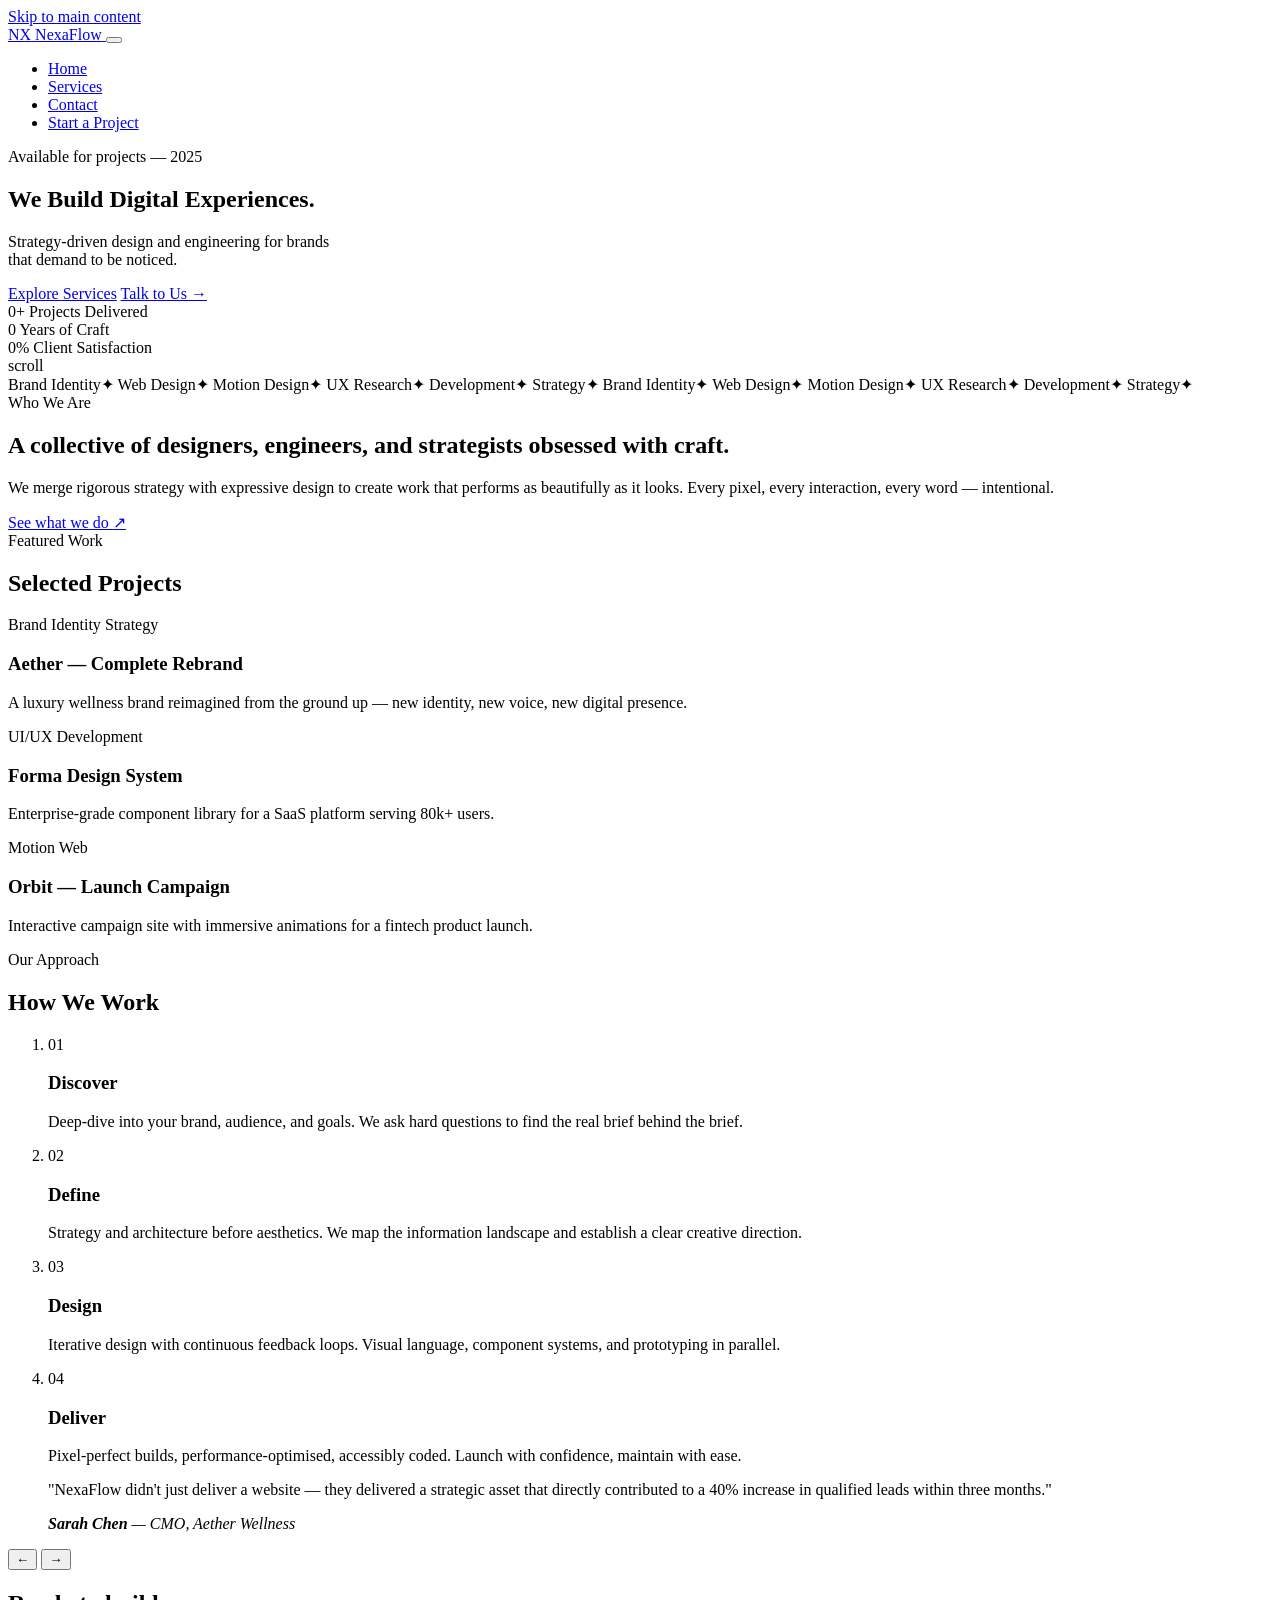
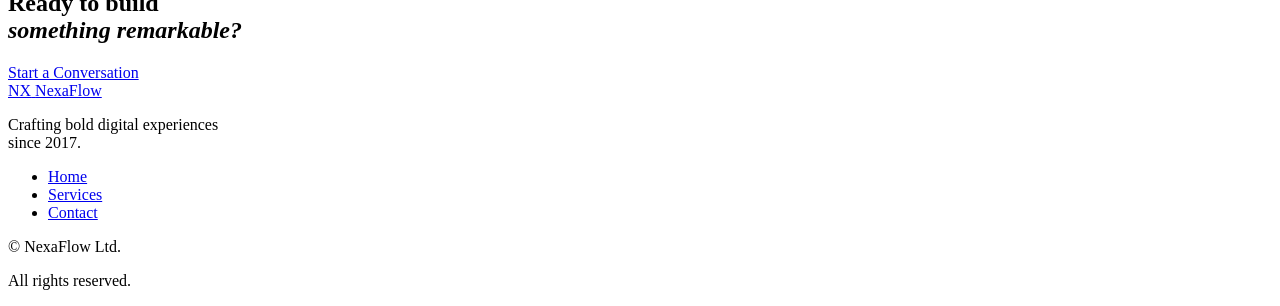
==== index.html @ 6fecbb99 "Add files via upload" ====
<!DOCTYPE html>
<html lang="en">
<head>
  <meta charset="UTF-8" />
  <meta name="viewport" content="width=device-width, initial-scale=1.0" />
  <meta name="description" content="NexaFlow — A digital agency crafting bold, purposeful experiences." />
  <title>NexaFlow — Digital Agency</title>
  <link rel="stylesheet" href="css/global.css" />
  <link rel="stylesheet" href="css/home.css" />
  <link rel="preconnect" href="https://fonts.googleapis.com">
  <link rel="preconnect" href="https://fonts.gstatic.com" crossorigin>
  <link href="https://fonts.googleapis.com/css2?family=Bebas+Neue&family=DM+Serif+Display:ital@0;1&family=IBM+Plex+Mono:wght@400;500&family=Manrope:wght@300;400;500;600&display=swap" rel="stylesheet">
</head>
<body>

  <!-- Skip to content for accessibility -->
  <a href="#main-content" class="skip-link">Skip to main content</a>

  <!-- ===== NAVIGATION ===== -->
  <header class="site-header" id="site-header">
    <nav class="nav container" aria-label="Main navigation">
      <a href="index.html" class="nav__logo" aria-label="NexaFlow home">
        <span class="logo-mark">NX</span>
        <span class="logo-text">NexaFlow</span>
      </a>

      <button class="nav__toggle" id="navToggle" aria-expanded="false" aria-controls="navMenu" aria-label="Toggle navigation menu">
        <span class="hamburger"></span>
        <span class="hamburger"></span>
        <span class="hamburger"></span>
      </button>

      <ul class="nav__menu" id="navMenu" role="list">
        <li><a href="index.html" class="nav__link active" aria-current="page">Home</a></li>
        <li><a href="services.html" class="nav__link">Services</a></li>
        <li><a href="contact.html" class="nav__link">Contact</a></li>
        <li>
          <a href="contact.html" class="nav__cta btn btn--outline">Start a Project</a>
        </li>
      </ul>
    </nav>
  </header>

  <!-- ===== HERO ===== -->
  <main id="main-content">
    <section class="hero" aria-labelledby="hero-heading">
      <div class="hero__bg-grid" aria-hidden="true"></div>
      <div class="hero__noise" aria-hidden="true"></div>

      <div class="container hero__inner">
        <div class="hero__label mono" aria-hidden="true">
          <span class="dot pulse"></span> Available for projects — 2025
        </div>

        <h1 class="hero__heading" id="hero-heading">
          <span class="hero__line reveal-up" style="--delay:0.1s">We Build</span>
          <span class="hero__line reveal-up italic" style="--delay:0.25s">Digital</span>
          <span class="hero__line reveal-up" style="--delay:0.4s">Experiences.</span>
        </h1>

        <p class="hero__sub reveal-up" style="--delay:0.55s">
          Strategy-driven design and engineering for brands<br class="hide-sm"> that demand to be noticed.
        </p>

        <div class="hero__actions reveal-up" style="--delay:0.7s">
          <a href="services.html" class="btn btn--primary">Explore Services</a>
          <a href="contact.html" class="btn btn--ghost">Talk to Us <span aria-hidden="true">→</span></a>
        </div>

        <div class="hero__stats reveal-up" style="--delay:0.85s" aria-label="Agency statistics">
          <div class="stat">
            <span class="stat__num" data-target="120">0</span><span class="stat__suf">+</span>
            <span class="stat__label">Projects Delivered</span>
          </div>
          <div class="stat__divider" aria-hidden="true"></div>
          <div class="stat">
            <span class="stat__num" data-target="8">0</span>
            <span class="stat__label">Years of Craft</span>
          </div>
          <div class="stat__divider" aria-hidden="true"></div>
          <div class="stat">
            <span class="stat__num" data-target="98">0</span><span class="stat__suf">%</span>
            <span class="stat__label">Client Satisfaction</span>
          </div>
        </div>
      </div>

      <div class="hero__scroll-hint" aria-hidden="true">
        <span class="mono">scroll</span>
        <div class="scroll-line"></div>
      </div>
    </section>

    <!-- ===== MARQUEE ===== -->
    <div class="marquee-wrap" aria-hidden="true">
      <div class="marquee">
        <span>Brand Identity</span><span class="sep">✦</span>
        <span>Web Design</span><span class="sep">✦</span>
        <span>Motion Design</span><span class="sep">✦</span>
        <span>UX Research</span><span class="sep">✦</span>
        <span>Development</span><span class="sep">✦</span>
        <span>Strategy</span><span class="sep">✦</span>
        <span>Brand Identity</span><span class="sep">✦</span>
        <span>Web Design</span><span class="sep">✦</span>
        <span>Motion Design</span><span class="sep">✦</span>
        <span>UX Research</span><span class="sep">✦</span>
        <span>Development</span><span class="sep">✦</span>
        <span>Strategy</span><span class="sep">✦</span>
      </div>
    </div>

    <!-- ===== ABOUT STRIP ===== -->
    <section class="about-strip section" aria-labelledby="about-heading">
      <div class="container about-strip__inner">
        <div class="about-strip__tag mono">Who We Are</div>
        <div class="about-strip__content">
          <h2 class="about-strip__heading" id="about-heading">
            A collective of designers, engineers, and strategists obsessed with craft.
          </h2>
          <div class="about-strip__body">
            <p>We merge rigorous strategy with expressive design to create work that performs as beautifully as it looks. Every pixel, every interaction, every word — intentional.</p>
            <a href="services.html" class="link-arrow">See what we do <span aria-hidden="true">↗</span></a>
          </div>
        </div>
      </div>
    </section>

    <!-- ===== FEATURED WORK ===== -->
    <section class="work section" aria-labelledby="work-heading">
      <div class="container">
        <div class="section-header">
          <div class="mono section-tag">Featured Work</div>
          <h2 id="work-heading">Selected Projects</h2>
        </div>

        <div class="work__grid">
          <article class="work-card work-card--large" tabindex="0" aria-label="Aether Rebrand project">
            <div class="work-card__img work-card__img--1" aria-hidden="true">
              <div class="work-card__overlay"></div>
              <div class="work-card__accent" aria-hidden="true"></div>
            </div>
            <div class="work-card__body">
              <div class="work-card__tags">
                <span class="tag">Brand Identity</span>
                <span class="tag">Strategy</span>
              </div>
              <h3 class="work-card__title">Aether — Complete Rebrand</h3>
              <p class="work-card__desc">A luxury wellness brand reimagined from the ground up — new identity, new voice, new digital presence.</p>
            </div>
          </article>

          <article class="work-card" tabindex="0" aria-label="Forma Design System project">
            <div class="work-card__img work-card__img--2" aria-hidden="true">
              <div class="work-card__overlay"></div>
            </div>
            <div class="work-card__body">
              <div class="work-card__tags">
                <span class="tag">UI/UX</span>
                <span class="tag">Development</span>
              </div>
              <h3 class="work-card__title">Forma Design System</h3>
              <p class="work-card__desc">Enterprise-grade component library for a SaaS platform serving 80k+ users.</p>
            </div>
          </article>

          <article class="work-card" tabindex="0" aria-label="Orbit Campaign project">
            <div class="work-card__img work-card__img--3" aria-hidden="true">
              <div class="work-card__overlay"></div>
            </div>
            <div class="work-card__body">
              <div class="work-card__tags">
                <span class="tag">Motion</span>
                <span class="tag">Web</span>
              </div>
              <h3 class="work-card__title">Orbit — Launch Campaign</h3>
              <p class="work-card__desc">Interactive campaign site with immersive animations for a fintech product launch.</p>
            </div>
          </article>
        </div>
      </div>
    </section>

    <!-- ===== PROCESS ===== -->
    <section class="process section" aria-labelledby="process-heading">
      <div class="container">
        <div class="section-header">
          <div class="mono section-tag">Our Approach</div>
          <h2 id="process-heading">How We Work</h2>
        </div>
        <ol class="process__steps" role="list">
          <li class="process-step">
            <div class="process-step__num mono" aria-hidden="true">01</div>
            <h3 class="process-step__title">Discover</h3>
            <p>Deep-dive into your brand, audience, and goals. We ask hard questions to find the real brief behind the brief.</p>
          </li>
          <li class="process-step">
            <div class="process-step__num mono" aria-hidden="true">02</div>
            <h3 class="process-step__title">Define</h3>
            <p>Strategy and architecture before aesthetics. We map the information landscape and establish a clear creative direction.</p>
          </li>
          <li class="process-step">
            <div class="process-step__num mono" aria-hidden="true">03</div>
            <h3 class="process-step__title">Design</h3>
            <p>Iterative design with continuous feedback loops. Visual language, component systems, and prototyping in parallel.</p>
          </li>
          <li class="process-step">
            <div class="process-step__num mono" aria-hidden="true">04</div>
            <h3 class="process-step__title">Deliver</h3>
            <p>Pixel-perfect builds, performance-optimised, accessibly coded. Launch with confidence, maintain with ease.</p>
          </li>
        </ol>
      </div>
    </section>

    <!-- ===== TESTIMONIAL ===== -->
    <section class="testimonial section" aria-labelledby="testimonial-heading">
      <div class="container testimonial__inner">
        <blockquote class="testimonial__quote" id="testimonialQuote">
          <p>"NexaFlow didn't just deliver a website — they delivered a strategic asset that directly contributed to a 40% increase in qualified leads within three months."</p>
          <footer>
            <cite>
              <strong>Sarah Chen</strong>
              <span class="mono">— CMO, Aether Wellness</span>
            </cite>
          </footer>
        </blockquote>
        <div class="testimonial__controls" role="group" aria-label="Testimonial navigation">
          <button class="t-btn" id="tPrev" aria-label="Previous testimonial">←</button>
          <button class="t-btn" id="tNext" aria-label="Next testimonial">→</button>
        </div>
      </div>
    </section>

    <!-- ===== CTA ===== -->
    <section class="cta-band section" aria-labelledby="cta-heading">
      <div class="container cta-band__inner">
        <h2 class="cta-band__heading" id="cta-heading">
          Ready to build<br><em>something remarkable?</em>
        </h2>
        <a href="contact.html" class="btn btn--primary btn--lg">Start a Conversation</a>
      </div>
    </section>
  </main>

  <!-- ===== FOOTER ===== -->
  <footer class="site-footer" role="contentinfo">
    <div class="container footer__inner">
      <div class="footer__brand">
        <a href="index.html" class="nav__logo" aria-label="NexaFlow home">
          <span class="logo-mark">NX</span>
          <span class="logo-text">NexaFlow</span>
        </a>
        <p>Crafting bold digital experiences<br>since 2017.</p>
      </div>
      <nav class="footer__nav" aria-label="Footer navigation">
        <ul role="list">
          <li><a href="index.html">Home</a></li>
          <li><a href="services.html">Services</a></li>
          <li><a href="contact.html">Contact</a></li>
        </ul>
      </nav>
      <div class="footer__meta mono">
        <p>© <span id="footerYear"></span> NexaFlow Ltd.</p>
        <p>All rights reserved.</p>
      </div>
    </div>
  </footer>

  <script type="module" src="js/nav.js"></script>
  <script type="module" src="js/home.js"></script>
  <script type="module" src="js/utils.js"></script>
</body>
</html>
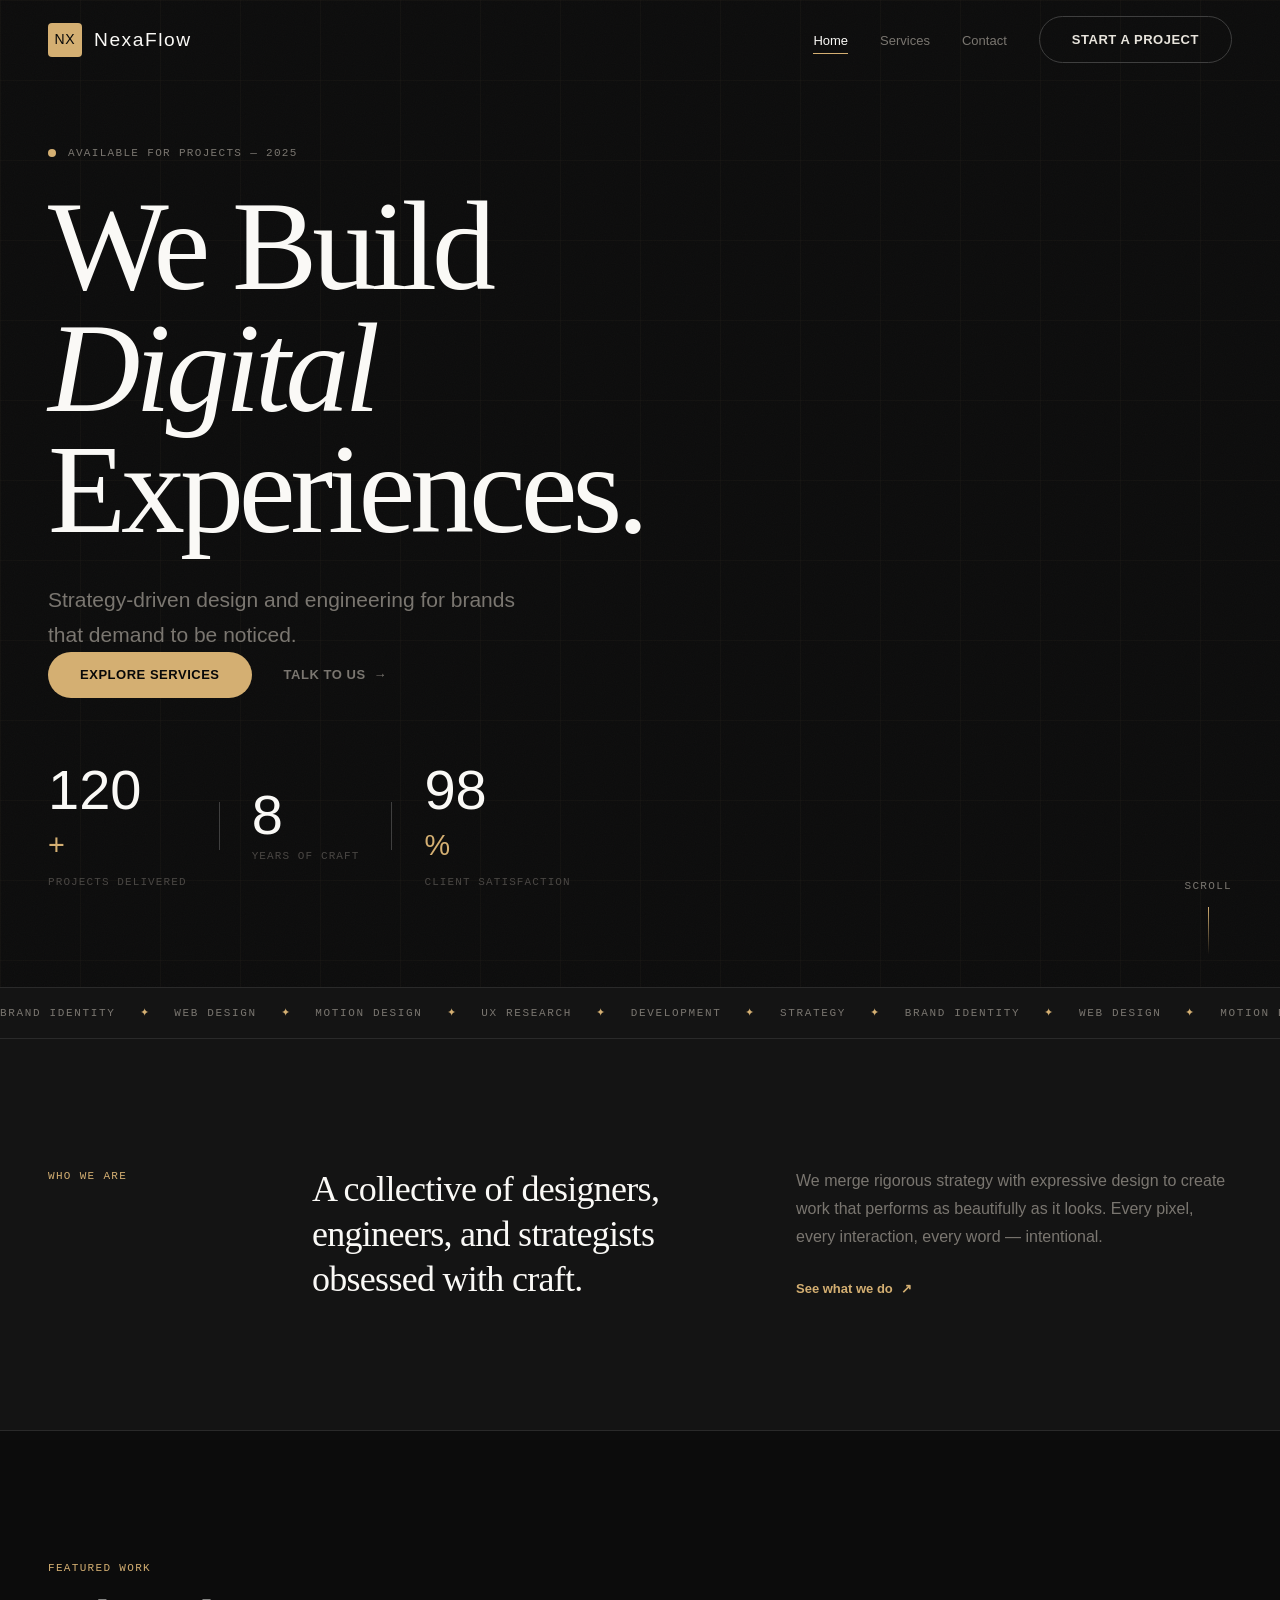
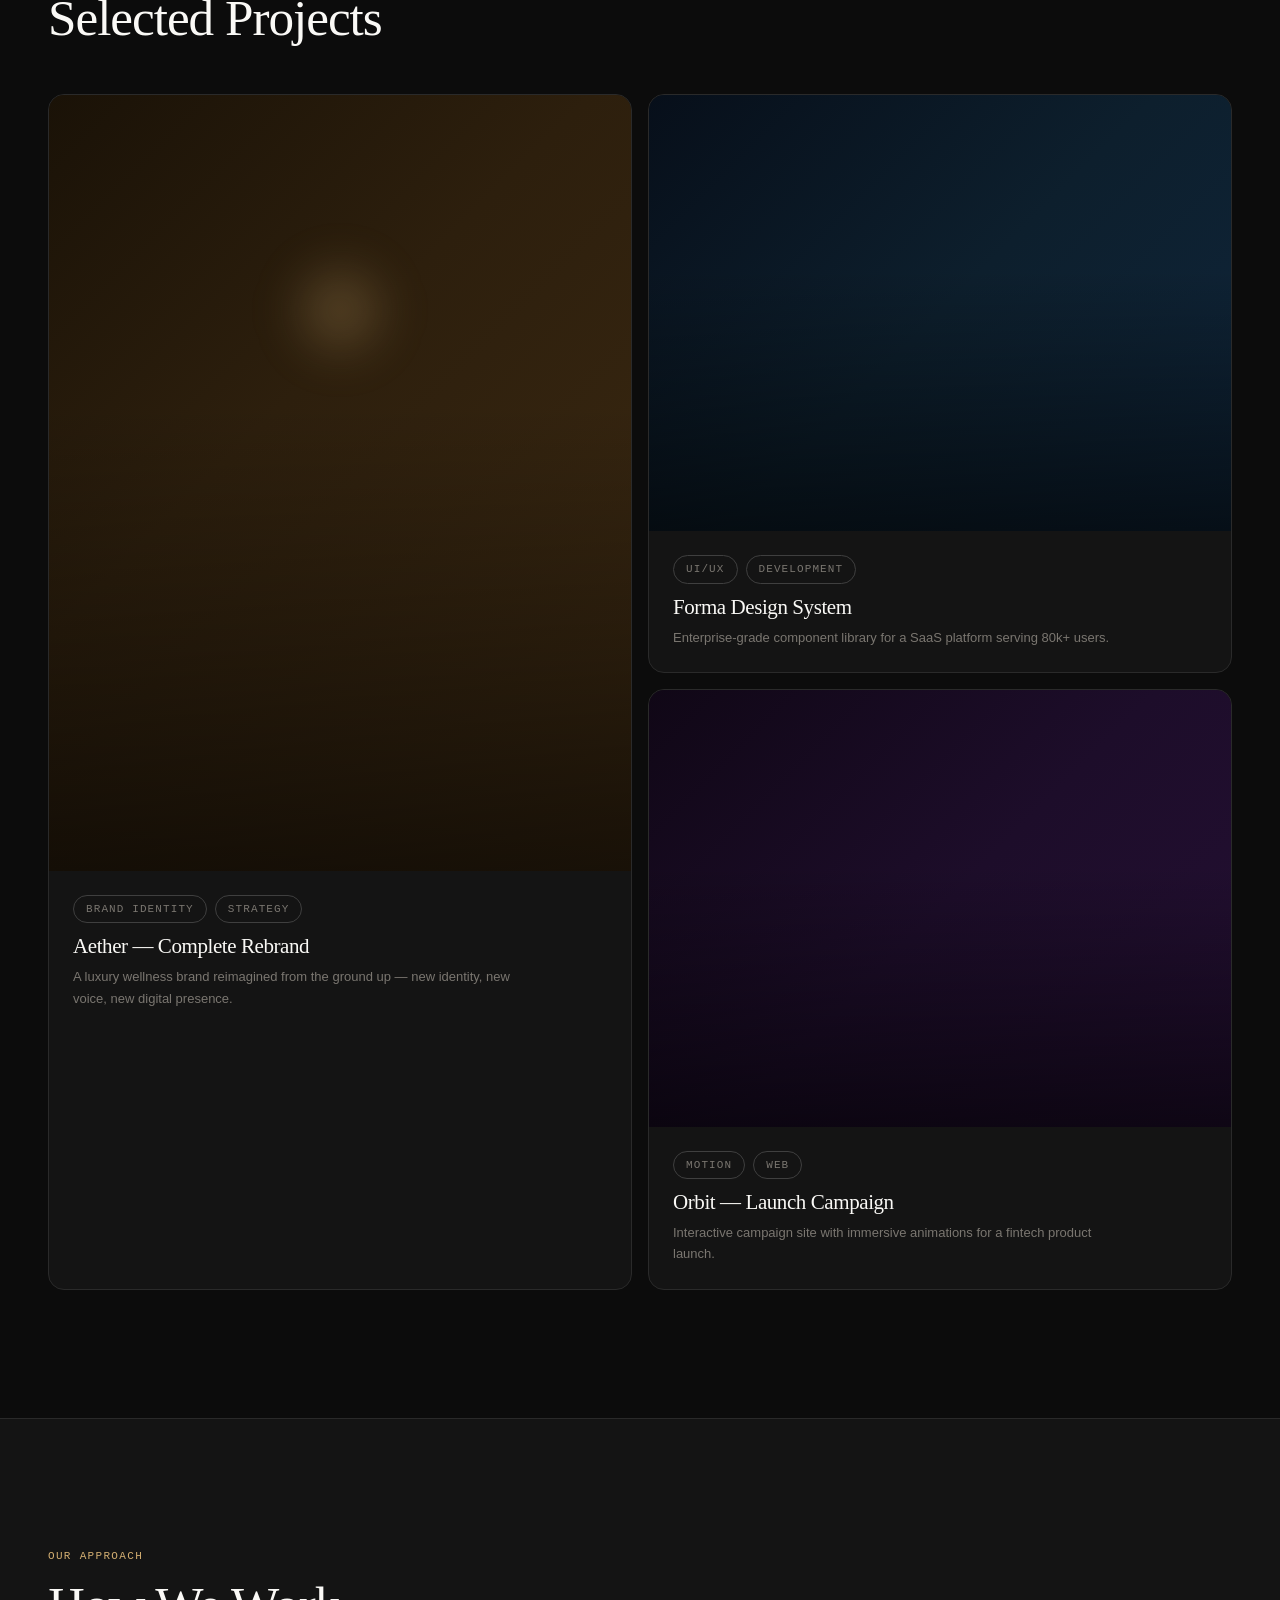
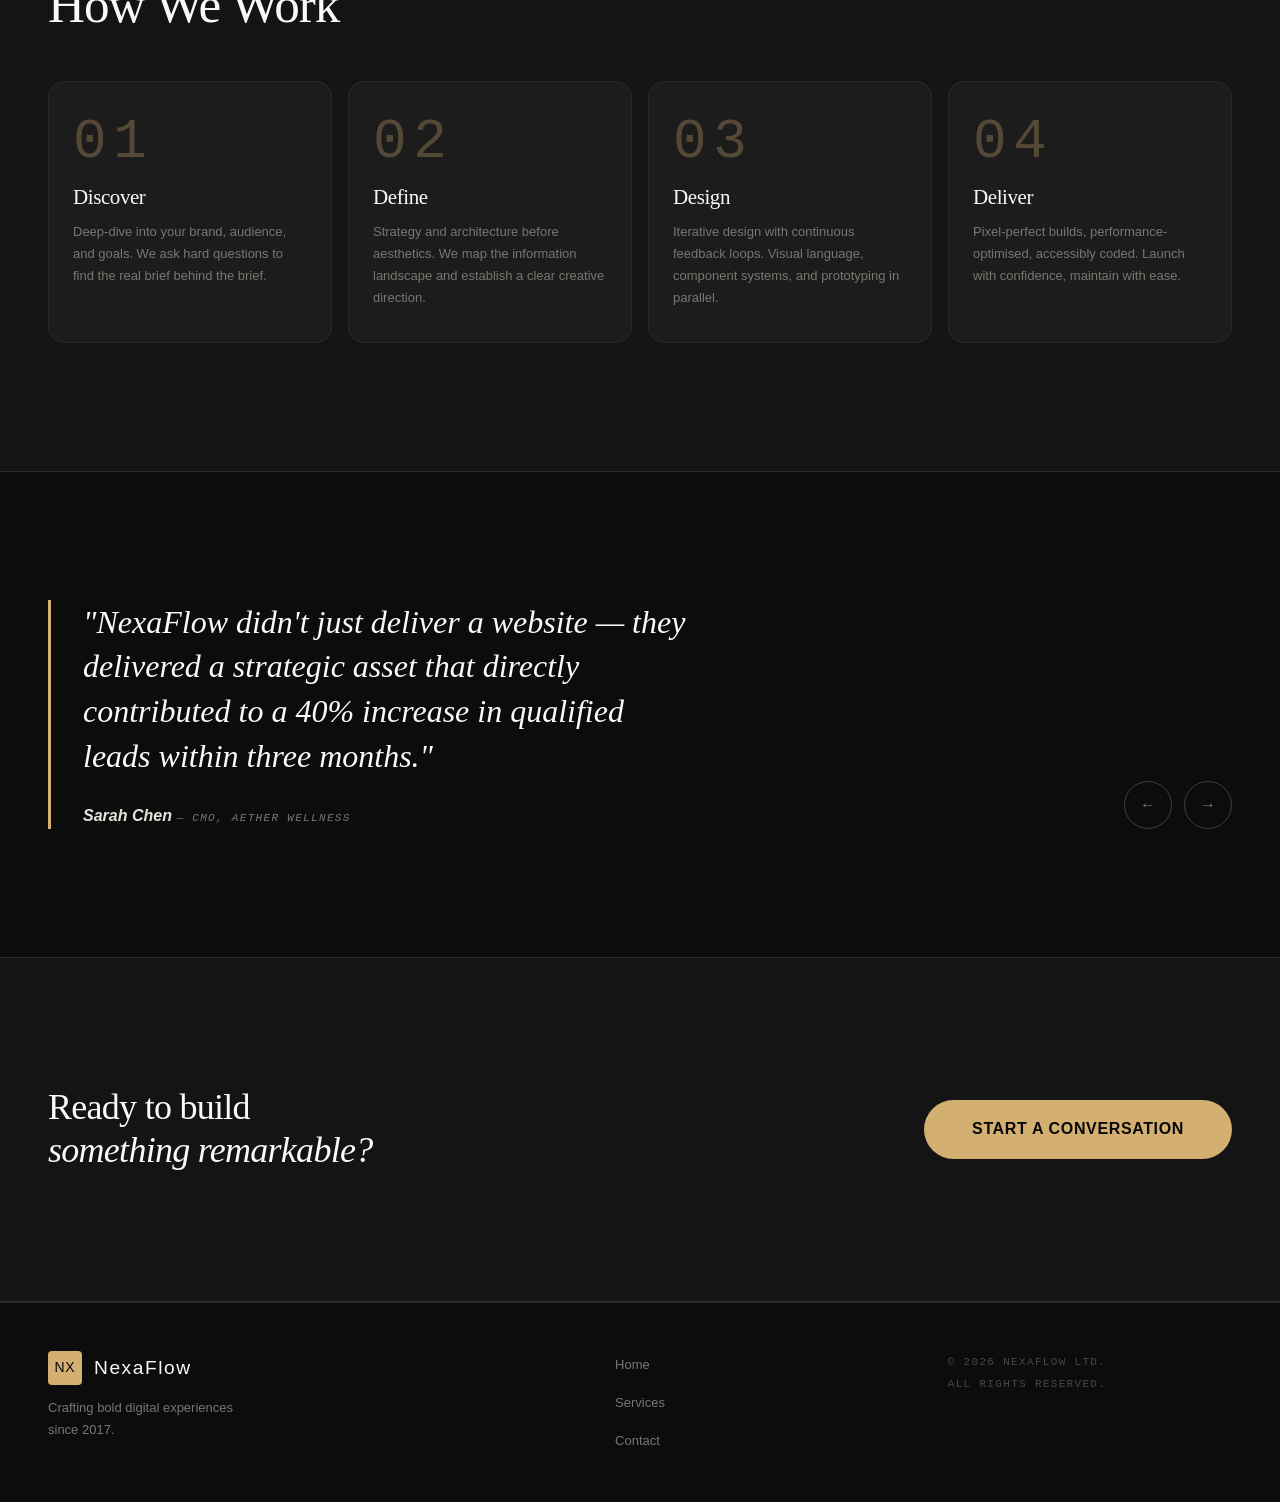
==== commit 33303f52: "Add files via upload" ====
--- a/index.html
+++ b/index.html
@@ -5,15 +5,1031 @@
   <meta name="viewport" content="width=device-width, initial-scale=1.0" />
   <meta name="description" content="NexaFlow — A digital agency crafting bold, purposeful experiences." />
   <title>NexaFlow — Digital Agency</title>
-  <link rel="stylesheet" href="css/global.css" />
-  <link rel="stylesheet" href="css/home.css" />
   <link rel="preconnect" href="https://fonts.googleapis.com">
   <link rel="preconnect" href="https://fonts.gstatic.com" crossorigin>
   <link href="https://fonts.googleapis.com/css2?family=Bebas+Neue&family=DM+Serif+Display:ital@0;1&family=IBM+Plex+Mono:wght@400;500&family=Manrope:wght@300;400;500;600&display=swap" rel="stylesheet">
+  <style>
+/* ============================================================
+   NEXAFLOW — global.css
+   Design tokens, reset, typography, layout utilities,
+   navigation, footer, buttons, shared components
+   ============================================================ */
+
+/* ── 1. DESIGN TOKENS ───────────────────────────────────── */
+:root {
+  /* Palette */
+  --clr-bg:          #0c0c0c;
+  --clr-bg-2:        #141414;
+  --clr-bg-3:        #1c1c1c;
+  --clr-surface:     #1e1e1e;
+  --clr-border:      #2a2a2a;
+  --clr-border-hi:   #3f3f3f;
+
+  --clr-text:        #e8e4dc;
+  --clr-text-muted:  #7a7670;
+  --clr-text-dim:    #4a4744;
+
+  --clr-accent:      #d4af72;       /* warm gold */
+  --clr-accent-dim:  rgba(212,175,114,0.15);
+  --clr-accent-2:    #e8d5a3;
+
+  --clr-white:       #faf9f6;
+  --clr-black:       #080808;
+
+  /* Typography */
+  --ff-display:  'Bebas Neue', 'Impact', sans-serif;
+  --ff-serif:    'DM Serif Display', Georgia, serif;
+  --ff-body:     'Manrope', 'Helvetica Neue', Arial, sans-serif;
+  --ff-mono:     'IBM Plex Mono', 'Courier New', monospace;
+
+  /* Type scale */
+  --fs-xs:   0.6875rem;   /* 11px */
+  --fs-sm:   0.8125rem;   /* 13px */
+  --fs-base: 1rem;        /* 16px */
+  --fs-md:   1.125rem;    /* 18px */
+  --fs-lg:   1.3125rem;   /* 21px */
+  --fs-xl:   1.625rem;    /* 26px */
+  --fs-2xl:  2.25rem;     /* 36px */
+  --fs-3xl:  3.5rem;      /* 56px */
+  --fs-4xl:  5.5rem;      /* 88px */
+  --fs-5xl:  8rem;        /* 128px */
+
+  /* Spacing */
+  --sp-1:  0.25rem;
+  --sp-2:  0.5rem;
+  --sp-3:  0.75rem;
+  --sp-4:  1rem;
+  --sp-6:  1.5rem;
+  --sp-8:  2rem;
+  --sp-12: 3rem;
+  --sp-16: 4rem;
+  --sp-20: 5rem;
+  --sp-24: 6rem;
+  --sp-32: 8rem;
+
+  /* Layout */
+  --max-w:      1280px;
+  --gutter:     clamp(1.25rem, 5vw, 3rem);
+
+  /* Motion */
+  --ease-out:   cubic-bezier(0.16, 1, 0.3, 1);
+  --ease-in:    cubic-bezier(0.7, 0, 0.84, 0);
+  --dur-fast:   150ms;
+  --dur-med:    300ms;
+  --dur-slow:   600ms;
+
+  /* Radius */
+  --r-sm:  4px;
+  --r-md:  8px;
+  --r-lg:  16px;
+  --r-xl:  24px;
+  --r-full: 9999px;
+}
+
+/* ── 2. RESET ────────────────────────────────────────────── */
+*,
+*::before,
+*::after { box-sizing: border-box; margin: 0; padding: 0; }
+
+html {
+  scroll-behavior: smooth;
+  -webkit-text-size-adjust: 100%;
+}
+
+body {
+  background-color: var(--clr-bg);
+  color: var(--clr-text);
+  font-family: var(--ff-body);
+  font-size: var(--fs-base);
+  font-weight: 400;
+  line-height: 1.65;
+  -webkit-font-smoothing: antialiased;
+  -moz-osx-font-smoothing: grayscale;
+  overflow-x: hidden;
+}
+
+img, svg { display: block; max-width: 100%; }
+a { color: inherit; text-decoration: none; }
+button { font: inherit; cursor: pointer; border: none; background: none; }
+ul, ol { list-style: none; }
+address { font-style: normal; }
+input, select, textarea { font: inherit; }
+
+/* ── 3. ACCESSIBILITY ────────────────────────────────────── */
+.skip-link {
+  position: absolute;
+  top: -100%;
+  left: var(--sp-4);
+  background: var(--clr-accent);
+  color: var(--clr-black);
+  padding: var(--sp-2) var(--sp-6);
+  border-radius: var(--r-md);
+  font-weight: 600;
+  font-size: var(--fs-sm);
+  z-index: 9999;
+  transition: top var(--dur-fast);
+}
+.skip-link:focus { top: var(--sp-4); }
+
+.sr-only {
+  position: absolute;
+  width: 1px; height: 1px;
+  padding: 0; margin: -1px;
+  overflow: hidden;
+  clip: rect(0,0,0,0);
+  white-space: nowrap;
+  border: 0;
+}
+
+:focus-visible {
+  outline: 2px solid var(--clr-accent);
+  outline-offset: 3px;
+  border-radius: var(--r-sm);
+}
+
+/* Reduced motion */
+@media (prefers-reduced-motion: reduce) {
+  *, *::before, *::after {
+    animation-duration: 0.01ms !important;
+    animation-iteration-count: 1 !important;
+    transition-duration: 0.01ms !important;
+    scroll-behavior: auto !important;
+  }
+}
+
+/* ── 4. TYPOGRAPHY ───────────────────────────────────────── */
+h1, h2, h3, h4, h5 {
+  font-family: var(--ff-serif);
+  font-weight: 400;
+  line-height: 1.1;
+  letter-spacing: -0.02em;
+  color: var(--clr-white);
+}
+
+.mono {
+  font-family: var(--ff-mono);
+  font-size: var(--fs-xs);
+  letter-spacing: 0.12em;
+  text-transform: uppercase;
+  color: var(--clr-text-muted);
+}
+
+.italic { font-style: italic; }
+
+p { max-width: 62ch; }
+
+/* ── 5. LAYOUT ───────────────────────────────────────────── */
+.container {
+  width: 100%;
+  max-width: var(--max-w);
+  margin-inline: auto;
+  padding-inline: var(--gutter);
+}
+
+.section {
+  padding-block: clamp(var(--sp-16), 10vw, var(--sp-32));
+}
+
+/* ── 6. BUTTONS ──────────────────────────────────────────── */
+.btn {
+  display: inline-flex;
+  align-items: center;
+  gap: var(--sp-2);
+  padding: var(--sp-3) var(--sp-8);
+  border-radius: var(--r-full);
+  font-family: var(--ff-body);
+  font-size: var(--fs-sm);
+  font-weight: 600;
+  letter-spacing: 0.04em;
+  text-transform: uppercase;
+  transition: all var(--dur-med) var(--ease-out);
+  white-space: nowrap;
+  position: relative;
+  overflow: hidden;
+}
+
+.btn::after {
+  content: '';
+  position: absolute;
+  inset: 0;
+  opacity: 0;
+  transition: opacity var(--dur-med);
+}
+
+.btn--primary {
+  background: var(--clr-accent);
+  color: var(--clr-black);
+}
+.btn--primary:hover,
+.btn--primary:focus-visible {
+  background: var(--clr-accent-2);
+  transform: translateY(-2px);
+  box-shadow: 0 8px 24px rgba(212,175,114,0.3);
+}
+
+.btn--outline {
+  border: 1.5px solid var(--clr-border-hi);
+  color: var(--clr-text);
+}
+.btn--outline:hover,
+.btn--outline:focus-visible {
+  border-color: var(--clr-accent);
+  color: var(--clr-accent);
+  transform: translateY(-2px);
+}
+
+.btn--ghost {
+  color: var(--clr-text-muted);
+  padding-inline: var(--sp-4);
+}
+.btn--ghost:hover,
+.btn--ghost:focus-visible {
+  color: var(--clr-text);
+}
+
+.btn--lg {
+  padding: var(--sp-4) var(--sp-12);
+  font-size: var(--fs-base);
+}
+
+.btn--full { width: 100%; justify-content: center; }
+
+/* ── 7. NAVIGATION ───────────────────────────────────────── */
+.site-header {
+  position: fixed;
+  top: 0; left: 0; right: 0;
+  z-index: 1000;
+  padding-block: var(--sp-4);
+  transition: background var(--dur-slow), backdrop-filter var(--dur-slow), padding var(--dur-med);
+}
+
+.site-header.scrolled {
+  background: rgba(12,12,12,0.9);
+  backdrop-filter: blur(12px);
+  -webkit-backdrop-filter: blur(12px);
+  padding-block: var(--sp-3);
+  border-bottom: 1px solid var(--clr-border);
+}
+
+.nav {
+  display: flex;
+  align-items: center;
+  justify-content: space-between;
+  gap: var(--sp-8);
+}
+
+.nav__logo {
+  display: flex;
+  align-items: center;
+  gap: var(--sp-3);
+  flex-shrink: 0;
+}
+
+.logo-mark {
+  display: inline-flex;
+  align-items: center;
+  justify-content: center;
+  width: 34px; height: 34px;
+  background: var(--clr-accent);
+  color: var(--clr-black);
+  font-family: var(--ff-display);
+  font-size: 14px;
+  letter-spacing: 0.05em;
+  border-radius: var(--r-sm);
+  flex-shrink: 0;
+}
+
+.logo-text {
+  font-family: var(--ff-display);
+  font-size: 1.2rem;
+  letter-spacing: 0.08em;
+  color: var(--clr-white);
+}
+
+.nav__menu {
+  display: flex;
+  align-items: center;
+  gap: var(--sp-8);
+}
+
+.nav__link {
+  font-size: var(--fs-sm);
+  font-weight: 500;
+  color: var(--clr-text-muted);
+  transition: color var(--dur-fast);
+  position: relative;
+  padding-block: var(--sp-1);
+}
+
+.nav__link::after {
+  content: '';
+  position: absolute;
+  bottom: -2px; left: 0;
+  width: 0; height: 1px;
+  background: var(--clr-accent);
+  transition: width var(--dur-med) var(--ease-out);
+}
+
+.nav__link:hover,
+.nav__link:focus-visible { color: var(--clr-text); }
+.nav__link:hover::after,
+.nav__link.active::after { width: 100%; }
+.nav__link.active { color: var(--clr-white); }
+
+.nav__toggle {
+  display: none;
+  flex-direction: column;
+  gap: 5px;
+  padding: var(--sp-2);
+  width: 36px; height: 36px;
+  align-items: center;
+  justify-content: center;
+}
+
+.hamburger {
+  display: block;
+  width: 22px; height: 2px;
+  background: var(--clr-text);
+  border-radius: var(--r-full);
+  transition: transform var(--dur-med) var(--ease-out), opacity var(--dur-med);
+}
+
+/* Mobile nav */
+@media (max-width: 768px) {
+  .nav__toggle { display: flex; }
+
+  .nav__menu {
+    position: fixed;
+    inset: 0;
+    background: var(--clr-bg);
+    flex-direction: column;
+    justify-content: center;
+    align-items: center;
+    gap: var(--sp-8);
+    font-size: var(--fs-xl);
+    transform: translateX(100%);
+    transition: transform var(--dur-slow) var(--ease-out);
+    z-index: 999;
+  }
+
+  .nav__menu.open {
+    transform: translateX(0);
+  }
+
+  .nav__link {
+    font-size: var(--fs-lg);
+    color: var(--clr-text);
+  }
+
+  .nav__cta { display: none; }
+
+  .nav__toggle[aria-expanded="true"] .hamburger:nth-child(1) {
+    transform: translateY(7px) rotate(45deg);
+  }
+  .nav__toggle[aria-expanded="true"] .hamburger:nth-child(2) {
+    opacity: 0;
+  }
+  .nav__toggle[aria-expanded="true"] .hamburger:nth-child(3) {
+    transform: translateY(-7px) rotate(-45deg);
+  }
+}
+
+/* ── 8. FOOTER ───────────────────────────────────────────── */
+.site-footer {
+  border-top: 1px solid var(--clr-border);
+  padding-block: var(--sp-12);
+  background: var(--clr-bg);
+}
+
+.footer__inner {
+  display: grid;
+  grid-template-columns: 1fr auto 1fr;
+  align-items: start;
+  gap: var(--sp-8);
+}
+
+.footer__brand p {
+  margin-top: var(--sp-3);
+  font-size: var(--fs-sm);
+  color: var(--clr-text-muted);
+  line-height: 1.7;
+}
+
+.footer__nav ul {
+  display: flex;
+  flex-direction: column;
+  gap: var(--sp-3);
+}
+
+.footer__nav a {
+  font-size: var(--fs-sm);
+  color: var(--clr-text-muted);
+  transition: color var(--dur-fast);
+}
+.footer__nav a:hover { color: var(--clr-text); }
+
+.footer__meta {
+  text-align: right;
+  color: var(--clr-text-dim);
+  font-size: var(--fs-xs);
+  line-height: 2;
+}
+
+@media (max-width: 640px) {
+  .footer__inner {
+    grid-template-columns: 1fr;
+    gap: var(--sp-8);
+  }
+  .footer__meta { text-align: left; }
+}
+
+/* ── 9. SHARED SECTION STYLES ────────────────────────────── */
+.section-header {
+  margin-bottom: var(--sp-12);
+}
+
+.section-tag {
+  color: var(--clr-accent);
+  margin-bottom: var(--sp-3);
+}
+
+.section-header h2 {
+  font-size: clamp(var(--fs-2xl), 4vw, var(--fs-3xl));
+}
+
+/* ── 10. TAGS ─────────────────────────────────────────────── */
+.tag {
+  display: inline-block;
+  font-size: var(--fs-xs);
+  font-family: var(--ff-mono);
+  letter-spacing: 0.1em;
+  text-transform: uppercase;
+  padding: var(--sp-1) var(--sp-3);
+  border: 1px solid var(--clr-border-hi);
+  border-radius: var(--r-full);
+  color: var(--clr-text-muted);
+}
+
+.tag--category {
+  border-color: var(--clr-accent-dim);
+  color: var(--clr-accent);
+  background: var(--clr-accent-dim);
+}
+
+/* ── 11. LINK ARROW ──────────────────────────────────────── */
+.link-arrow {
+  display: inline-flex;
+  align-items: center;
+  gap: var(--sp-2);
+  font-size: var(--fs-sm);
+  font-weight: 600;
+  color: var(--clr-accent);
+  transition: gap var(--dur-med) var(--ease-out), color var(--dur-fast);
+}
+.link-arrow:hover,
+.link-arrow:focus-visible {
+  gap: var(--sp-3);
+  color: var(--clr-accent-2);
+}
+
+/* ── 12. REVEAL ANIMATIONS ───────────────────────────────── */
+.reveal-up {
+  display: inline-block;
+  opacity: 0;
+  transform: translateY(24px);
+  animation: revealUp var(--dur-slow) var(--ease-out) var(--delay, 0s) forwards;
+}
+
+@keyframes revealUp {
+  to { opacity: 1; transform: translateY(0); }
+}
+
+/* ── 13. HERO NOISE TEXTURE ──────────────────────────────── */
+.hero__noise {
+  position: absolute;
+  inset: 0;
+  pointer-events: none;
+  opacity: 0.025;
+  background-image: url("data:image/svg+xml,%3Csvg viewBox='0 0 200 200' xmlns='http://www.w3.org/2000/svg'%3E%3Cfilter id='noise'%3E%3CfeTurbulence type='fractalNoise' baseFrequency='0.9' numOctaves='4' stitchTiles='stitch'/%3E%3C/filter%3E%3Crect width='100%25' height='100%25' filter='url(%23noise)'/%3E%3C/svg%3E");
+  background-size: 200px 200px;
+}
+
+/* ── 14. PAGE HERO (shared, services + contact) ───────────── */
+.page-hero {
+  position: relative;
+  padding-top: calc(var(--sp-32) + 80px);
+  padding-bottom: var(--sp-24);
+  overflow: hidden;
+}
+
+.page-hero__inner { position: relative; z-index: 1; }
+
+.page-hero__label {
+  color: var(--clr-accent);
+  margin-bottom: var(--sp-4);
+}
+
+.page-hero__heading {
+  font-family: var(--ff-serif);
+  font-size: clamp(var(--fs-3xl), 7vw, var(--fs-4xl));
+  line-height: 1.05;
+  letter-spacing: -0.03em;
+  color: var(--clr-white);
+  margin-bottom: var(--sp-6);
+}
+
+.page-hero__sub {
+  font-size: var(--fs-md);
+  color: var(--clr-text-muted);
+  max-width: 52ch;
+  line-height: 1.7;
+}
+
+/* ── 15. CTA BAND ─────────────────────────────────────────── */
+.cta-band {
+  background: var(--clr-bg-2);
+  border-top: 1px solid var(--clr-border);
+  border-bottom: 1px solid var(--clr-border);
+}
+
+.cta-band__inner {
+  display: flex;
+  align-items: center;
+  justify-content: space-between;
+  gap: var(--sp-8);
+  flex-wrap: wrap;
+}
+
+.cta-band__heading {
+  font-size: clamp(var(--fs-xl), 3.5vw, var(--fs-2xl));
+  line-height: 1.2;
+}
+
+@media (max-width: 640px) {
+  .cta-band__inner { flex-direction: column; align-items: flex-start; }
+}
+
+/* ── 16. HIDE HELPERS ─────────────────────────────────────── */
+.hide-sm { display: none; }
+@media (min-width: 640px) { .hide-sm { display: inline; } }
+
+/* ── 17. SCROLL PROGRESS BAR ─────────────────────────────── */
+#scrollProgress {
+  position: fixed;
+  top: 0; left: 0;
+  height: 2px;
+  width: 0%;
+  background: var(--clr-accent);
+  z-index: 9999;
+  transition: width 100ms linear;
+}
+
+/* ============================================================
+   NEXAFLOW — home.css
+   Styles specific to index.html
+   ============================================================ */
+
+/* ── HERO ──────────────────────────────────────────────────── */
+.hero {
+  position: relative;
+  min-height: 100svh;
+  display: flex;
+  align-items: center;
+  overflow: hidden;
+  padding-top: 80px;
+}
+
+/* Subtle grid bg */
+.hero__bg-grid {
+  position: absolute;
+  inset: 0;
+  background-image:
+    linear-gradient(rgba(212,175,114,0.03) 1px, transparent 1px),
+    linear-gradient(90deg, rgba(212,175,114,0.03) 1px, transparent 1px);
+  background-size: 80px 80px;
+  pointer-events: none;
+}
+
+.hero__inner {
+  position: relative;
+  z-index: 1;
+  padding-top: var(--sp-16);
+  padding-bottom: var(--sp-24);
+}
+
+.hero__label {
+  display: flex;
+  align-items: center;
+  gap: var(--sp-3);
+  margin-bottom: var(--sp-6);
+  animation: revealUp var(--dur-slow) var(--ease-out) 0s forwards;
+}
+
+.dot {
+  width: 8px; height: 8px;
+  border-radius: 50%;
+  background: var(--clr-accent);
+  flex-shrink: 0;
+}
+
+.dot.pulse {
+  animation: pulse 2s ease-in-out infinite;
+}
+
+@keyframes pulse {
+  0%, 100% { box-shadow: 0 0 0 0 rgba(212,175,114,0.5); }
+  50%       { box-shadow: 0 0 0 6px rgba(212,175,114,0); }
+}
+
+.hero__heading {
+  font-family: var(--ff-serif);
+  font-size: clamp(4rem, 12vw, var(--fs-5xl));
+  line-height: 0.95;
+  letter-spacing: -0.04em;
+  color: var(--clr-white);
+  display: flex;
+  flex-direction: column;
+  margin-bottom: var(--sp-8);
+}
+
+.hero__line {
+  display: block;
+}
+
+.hero__sub {
+  font-size: clamp(var(--fs-base), 2vw, var(--fs-lg));
+  color: var(--clr-text-muted);
+  max-width: 46ch;
+  line-height: 1.65;
+  margin-bottom: var(--sp-10);
+}
+
+.hero__actions {
+  display: flex;
+  align-items: center;
+  gap: var(--sp-4);
+  flex-wrap: wrap;
+  margin-bottom: var(--sp-16);
+}
+
+/* Stats */
+.hero__stats {
+  display: flex;
+  align-items: center;
+  gap: var(--sp-8);
+  flex-wrap: wrap;
+}
+
+.stat {
+  display: flex;
+  flex-direction: column;
+  gap: var(--sp-1);
+}
+
+.stat__num {
+  font-family: var(--ff-display);
+  font-size: clamp(2.5rem, 5vw, 3.5rem);
+  line-height: 1;
+  color: var(--clr-white);
+}
+
+.stat__suf {
+  font-family: var(--ff-display);
+  font-size: 1.8rem;
+  color: var(--clr-accent);
+}
+
+.stat__label {
+  font-size: var(--fs-xs);
+  font-family: var(--ff-mono);
+  letter-spacing: 0.1em;
+  text-transform: uppercase;
+  color: var(--clr-text-dim);
+}
+
+.stat__divider {
+  width: 1px;
+  height: 48px;
+  background: var(--clr-border-hi);
+  flex-shrink: 0;
+}
+
+/* Scroll hint */
+.hero__scroll-hint {
+  position: absolute;
+  bottom: var(--sp-8);
+  right: var(--gutter);
+  display: flex;
+  flex-direction: column;
+  align-items: center;
+  gap: var(--sp-3);
+  animation: fadeIn 1s var(--ease-out) 1.2s forwards;
+  opacity: 0;
+}
+
+@keyframes fadeIn { to { opacity: 1; } }
+
+.scroll-line {
+  width: 1px;
+  height: 48px;
+  background: linear-gradient(to bottom, var(--clr-accent), transparent);
+  animation: scrollDrop 1.5s ease-in-out infinite;
+}
+
+@keyframes scrollDrop {
+  0%   { transform: scaleY(0); transform-origin: top; }
+  50%  { transform: scaleY(1); transform-origin: top; }
+  51%  { transform: scaleY(1); transform-origin: bottom; }
+  100% { transform: scaleY(0); transform-origin: bottom; }
+}
+
+/* ── MARQUEE ───────────────────────────────────────────────── */
+.marquee-wrap {
+  border-top: 1px solid var(--clr-border);
+  border-bottom: 1px solid var(--clr-border);
+  overflow: hidden;
+  padding-block: var(--sp-4);
+  background: var(--clr-bg-2);
+}
+
+.marquee {
+  display: flex;
+  gap: var(--sp-6);
+  white-space: nowrap;
+  animation: marquee 28s linear infinite;
+  width: max-content;
+}
+
+.marquee span {
+  font-family: var(--ff-mono);
+  font-size: var(--fs-xs);
+  letter-spacing: 0.15em;
+  text-transform: uppercase;
+  color: var(--clr-text-muted);
+}
+
+.marquee .sep {
+  color: var(--clr-accent);
+}
+
+@keyframes marquee {
+  from { transform: translateX(0); }
+  to   { transform: translateX(-50%); }
+}
+
+/* ── ABOUT STRIP ───────────────────────────────────────────── */
+.about-strip {
+  background: var(--clr-bg-2);
+  border-bottom: 1px solid var(--clr-border);
+}
+
+.about-strip__inner {
+  display: grid;
+  grid-template-columns: 200px 1fr;
+  gap: var(--sp-16);
+  align-items: start;
+}
+
+.about-strip__tag { color: var(--clr-accent); }
+
+.about-strip__content {
+  display: grid;
+  grid-template-columns: 1fr 1fr;
+  gap: var(--sp-12);
+}
+
+.about-strip__heading {
+  font-size: clamp(var(--fs-xl), 3vw, var(--fs-2xl));
+  line-height: 1.25;
+  letter-spacing: -0.02em;
+}
+
+.about-strip__body p {
+  font-size: var(--fs-base);
+  color: var(--clr-text-muted);
+  margin-bottom: var(--sp-6);
+  line-height: 1.75;
+}
+
+@media (max-width: 900px) {
+  .about-strip__inner { grid-template-columns: 1fr; gap: var(--sp-6); }
+  .about-strip__content { grid-template-columns: 1fr; gap: var(--sp-8); }
+}
+
+/* ── WORK GRID ─────────────────────────────────────────────── */
+.work__grid {
+  display: grid;
+  grid-template-columns: 1fr 1fr;
+  grid-template-rows: auto auto;
+  gap: var(--sp-4);
+}
+
+.work-card--large {
+  grid-column: 1;
+  grid-row: 1 / 3;
+}
+
+.work-card {
+  background: var(--clr-bg-2);
+  border: 1px solid var(--clr-border);
+  border-radius: var(--r-lg);
+  overflow: hidden;
+  transition: border-color var(--dur-med), transform var(--dur-slow) var(--ease-out);
+  cursor: pointer;
+}
+
+.work-card:hover,
+.work-card:focus-visible {
+  border-color: var(--clr-border-hi);
+  transform: translateY(-4px);
+}
+
+.work-card__img {
+  position: relative;
+  overflow: hidden;
+}
+
+.work-card--large .work-card__img { aspect-ratio: 3/4; }
+.work-card:not(.work-card--large) .work-card__img { aspect-ratio: 4/3; }
+
+/* Decorative card backgrounds */
+.work-card__img--1 {
+  background: linear-gradient(135deg, #1a1207 0%, #2d1f0d 40%, #3d2a12 100%);
+}
+.work-card__img--2 {
+  background: linear-gradient(135deg, #070f1a 0%, #0d1f2d 50%, #0f253a 100%);
+}
+.work-card__img--3 {
+  background: linear-gradient(135deg, #100716 0%, #1d0d2a 50%, #240f33 100%);
+}
+
+.work-card__overlay {
+  position: absolute;
+  inset: 0;
+  background: linear-gradient(to top, rgba(0,0,0,0.6) 0%, transparent 60%);
+}
+
+/* Decorative accent blob */
+.work-card__accent {
+  position: absolute;
+  top: 20%;
+  left: 50%;
+  transform: translateX(-50%);
+  width: 120px; height: 120px;
+  border-radius: 50%;
+  background: radial-gradient(circle, rgba(212,175,114,0.3) 0%, transparent 70%);
+  filter: blur(20px);
+}
+
+.work-card__body {
+  padding: var(--sp-6);
+}
+
+.work-card__tags {
+  display: flex;
+  gap: var(--sp-2);
+  flex-wrap: wrap;
+  margin-bottom: var(--sp-3);
+}
+
+.work-card__title {
+  font-family: var(--ff-serif);
+  font-size: var(--fs-lg);
+  color: var(--clr-white);
+  margin-bottom: var(--sp-2);
+}
+
+.work-card__desc {
+  font-size: var(--fs-sm);
+  color: var(--clr-text-muted);
+  line-height: 1.65;
+}
+
+@media (max-width: 700px) {
+  .work__grid {
+    grid-template-columns: 1fr;
+  }
+  .work-card--large { grid-row: auto; }
+  .work-card--large .work-card__img { aspect-ratio: 4/3; }
+}
+
+/* ── PROCESS ───────────────────────────────────────────────── */
+.process {
+  background: var(--clr-bg-2);
+  border-top: 1px solid var(--clr-border);
+  border-bottom: 1px solid var(--clr-border);
+}
+
+.process__steps {
+  display: grid;
+  grid-template-columns: repeat(4, 1fr);
+  gap: var(--sp-4);
+}
+
+.process-step {
+  padding: var(--sp-8) var(--sp-6);
+  border: 1px solid var(--clr-border);
+  border-radius: var(--r-lg);
+  background: var(--clr-bg-3);
+  transition: border-color var(--dur-med);
+}
+
+.process-step:hover { border-color: var(--clr-accent); }
+
+.process-step__num {
+  font-size: var(--fs-3xl);
+  color: var(--clr-accent);
+  opacity: 0.3;
+  line-height: 1;
+  margin-bottom: var(--sp-4);
+}
+
+.process-step__title {
+  font-family: var(--ff-serif);
+  font-size: var(--fs-lg);
+  color: var(--clr-white);
+  margin-bottom: var(--sp-3);
+}
+
+.process-step p {
+  font-size: var(--fs-sm);
+  color: var(--clr-text-muted);
+  line-height: 1.7;
+}
+
+@media (max-width: 900px) {
+  .process__steps { grid-template-columns: repeat(2, 1fr); }
+}
+
+@media (max-width: 500px) {
+  .process__steps { grid-template-columns: 1fr; }
+}
+
+/* ── TESTIMONIAL ───────────────────────────────────────────── */
+.testimonial {
+  background: var(--clr-bg);
+}
+
+.testimonial__inner {
+  display: flex;
+  align-items: flex-end;
+  justify-content: space-between;
+  gap: var(--sp-8);
+}
+
+.testimonial__quote {
+  max-width: 72ch;
+  border-left: 3px solid var(--clr-accent);
+  padding-left: var(--sp-8);
+}
+
+.testimonial__quote p {
+  font-family: var(--ff-serif);
+  font-size: clamp(var(--fs-lg), 2.5vw, var(--fs-2xl));
+  font-style: italic;
+  color: var(--clr-white);
+  line-height: 1.4;
+  margin-bottom: var(--sp-6);
+  max-width: none;
+  transition: opacity var(--dur-med) var(--ease-out);
+}
+
+.testimonial__quote cite { display: block; }
+.testimonial__quote strong { font-size: var(--fs-base); color: var(--clr-text); }
+.testimonial__quote .mono { font-size: var(--fs-xs); margin-top: var(--sp-1); }
+
+.testimonial__controls {
+  display: flex;
+  gap: var(--sp-3);
+  flex-shrink: 0;
+}
+
+.t-btn {
+  width: 48px; height: 48px;
+  border: 1.5px solid var(--clr-border-hi);
+  border-radius: 50%;
+  color: var(--clr-text-muted);
+  font-size: var(--fs-base);
+  display: flex;
+  align-items: center;
+  justify-content: center;
+  transition: all var(--dur-med);
+}
+
+.t-btn:hover,
+.t-btn:focus-visible {
+  border-color: var(--clr-accent);
+  color: var(--clr-accent);
+}
+
+@media (max-width: 640px) {
+  .testimonial__inner { flex-direction: column; align-items: flex-start; }
+}
+
+  </style>
 </head>
 <body>
-
-  <!-- Skip to content for accessibility -->
+<!-- Skip to content for accessibility -->
   <a href="#main-content" class="skip-link">Skip to main content</a>
 
   <!-- ===== NAVIGATION ===== -->
@@ -265,9 +1281,261 @@
       </div>
     </div>
   </footer>
-
-  <script type="module" src="js/nav.js"></script>
-  <script type="module" src="js/home.js"></script>
-  <script type="module" src="js/utils.js"></script>
+<script>
+/**
+ * nav.js — Navigation module
+ * Handles: scroll-based header styling, mobile menu toggle,
+ * scroll progress bar, footer year
+ */
+
+// ── Scroll progress bar ──────────────────────────────────────
+const progressBar = document.createElement('div');
+progressBar.id = 'scrollProgress';
+progressBar.setAttribute('role', 'progressbar');
+progressBar.setAttribute('aria-label', 'Page scroll progress');
+document.body.prepend(progressBar);
+
+window.addEventListener('scroll', () => {
+  const scrollTop = document.documentElement.scrollTop;
+  const docHeight = document.documentElement.scrollHeight - window.innerHeight;
+  const pct = docHeight > 0 ? (scrollTop / docHeight) * 100 : 0;
+  progressBar.style.width = `${pct}%`;
+}, { passive: true });
+
+// ── Sticky header ────────────────────────────────────────────
+const header = document.getElementById('site-header');
+if (header) {
+  const observer = new IntersectionObserver(
+    ([entry]) => header.classList.toggle('scrolled', !entry.isIntersecting),
+    { rootMargin: '-80px 0px 0px 0px' }
+  );
+  // Observe a sentinel just below the header
+  const sentinel = document.createElement('div');
+  sentinel.style.cssText = 'position:absolute;top:80px;height:1px;width:1px;pointer-events:none;';
+  document.body.prepend(sentinel);
+  observer.observe(sentinel);
+}
+
+// ── Mobile nav toggle ────────────────────────────────────────
+const toggle = document.getElementById('navToggle');
+const menu   = document.getElementById('navMenu');
+
+if (toggle && menu) {
+  toggle.addEventListener('click', () => {
+    const isOpen = toggle.getAttribute('aria-expanded') === 'true';
+    toggle.setAttribute('aria-expanded', String(!isOpen));
+    menu.classList.toggle('open', !isOpen);
+    // Prevent body scroll when menu open
+    document.body.style.overflow = isOpen ? '' : 'hidden';
+  });
+
+  // Close on link click
+  menu.querySelectorAll('a').forEach(link => {
+    link.addEventListener('click', () => {
+      toggle.setAttribute('aria-expanded', 'false');
+      menu.classList.remove('open');
+      document.body.style.overflow = '';
+    });
+  });
+
+  // Close on Escape
+  document.addEventListener('keydown', (e) => {
+    if (e.key === 'Escape' && menu.classList.contains('open')) {
+      toggle.setAttribute('aria-expanded', 'false');
+      menu.classList.remove('open');
+      document.body.style.overflow = '';
+      toggle.focus();
+    }
+  });
+}
+
+// ── Footer year ──────────────────────────────────────────────
+document.querySelectorAll('#footerYear').forEach(el => {
+  el.textContent = new Date().getFullYear();
+});
+
+/**
+ * home.js — Home page interactivity
+ * Features:
+ *  1. Animated counter for stat numbers (DOM manipulation + event listener)
+ *  2. Testimonial carousel with localStorage persistence
+ *  3. Local storage: saves last-viewed testimonial index
+ */
+
+// ── 1. ANIMATED COUNTERS ─────────────────────────────────────
+const counters = document.querySelectorAll('.stat__num[data-target]');
+
+if (counters.length > 0) {
+  const counterObserver = new IntersectionObserver((entries) => {
+    entries.forEach(entry => {
+      if (!entry.isIntersecting) return;
+      const el    = entry.target;
+      const target = parseInt(el.dataset.target, 10);
+      const duration = 1800;
+      const start  = performance.now();
+
+      const step = (now) => {
+        const elapsed = now - start;
+        const progress = Math.min(elapsed / duration, 1);
+        // Ease out expo
+        const eased = 1 - Math.pow(2, -10 * progress);
+        el.textContent = Math.floor(eased * target);
+        if (progress < 1) requestAnimationFrame(step);
+        else el.textContent = target;
+      };
+
+      requestAnimationFrame(step);
+      counterObserver.unobserve(el);
+    });
+  }, { threshold: 0.5 });
+
+  counters.forEach(counter => counterObserver.observe(counter));
+}
+
+// ── 2. TESTIMONIAL CAROUSEL ───────────────────────────────────
+const testimonials = [
+  {
+    quote: '"NexaFlow didn\'t just deliver a website — they delivered a strategic asset that directly contributed to a 40% increase in qualified leads within three months."',
+    name:  'Sarah Chen',
+    role:  'CMO, Aether Wellness'
+  },
+  {
+    quote: '"The team\'s ability to translate a complex technical product into a clean, approachable design experience was remarkable. Our conversion rate doubled post-launch."',
+    name:  'Marcus Reid',
+    role:  'Co-founder, Forma SaaS'
+  },
+  {
+    quote: '"Working with NexaFlow felt less like briefing an agency and more like gaining a genuinely invested creative partner. They challenged our thinking at every stage."',
+    name:  'Priya Nair',
+    role:  'Brand Director, Orbit Finance'
+  }
+];
+
+const quoteEl  = document.getElementById('testimonialQuote');
+const prevBtn  = document.getElementById('tPrev');
+const nextBtn  = document.getElementById('tNext');
+
+// LocalStorage: remember last viewed testimonial
+const STORAGE_KEY = 'nf_testimonial_index';
+let currentIndex = 0;
+
+const saved = localStorage.getItem(STORAGE_KEY);
+if (saved !== null) {
+  const idx = parseInt(saved, 10);
+  if (!isNaN(idx) && idx < testimonials.length) currentIndex = idx;
+}
+
+function renderTestimonial(index, direction = 1) {
+  if (!quoteEl) return;
+  const t = testimonials[index];
+
+  // Fade out
+  quoteEl.style.opacity = '0';
+  quoteEl.style.transform = `translateX(${direction * 20}px)`;
+  quoteEl.style.transition = 'opacity 0.25s ease, transform 0.25s ease';
+
+  setTimeout(() => {
+    quoteEl.querySelector('p').textContent = t.quote;
+    quoteEl.querySelector('strong').textContent = t.name;
+    quoteEl.querySelector('.mono').textContent = `— ${t.role}`;
+    quoteEl.style.transform = `translateX(${-direction * 20}px)`;
+
+    // Fade in
+    requestAnimationFrame(() => {
+      quoteEl.style.opacity = '1';
+      quoteEl.style.transform = 'translateX(0)';
+    });
+
+    // Persist to localStorage
+    localStorage.setItem(STORAGE_KEY, String(index));
+  }, 260);
+}
+
+if (nextBtn) {
+  nextBtn.addEventListener('click', () => {
+    currentIndex = (currentIndex + 1) % testimonials.length;
+    renderTestimonial(currentIndex, 1);
+  });
+}
+
+if (prevBtn) {
+  prevBtn.addEventListener('click', () => {
+    currentIndex = (currentIndex - 1 + testimonials.length) % testimonials.length;
+    renderTestimonial(currentIndex, -1);
+  });
+}
+
+// Keyboard support for testimonial buttons
+[prevBtn, nextBtn].forEach(btn => {
+  btn?.addEventListener('keydown', (e) => {
+    if (e.key === 'Enter' || e.key === ' ') {
+      e.preventDefault();
+      btn.click();
+    }
+  });
+});
+
+// Init: render saved index without animation
+if (quoteEl && currentIndex !== 0) {
+  const t = testimonials[currentIndex];
+  quoteEl.querySelector('p').textContent = t.quote;
+  quoteEl.querySelector('strong').textContent = t.name;
+  quoteEl.querySelector('.mono').textContent = `— ${t.role}`;
+}
+
+// Auto-advance every 8 seconds
+let autoTimer = setInterval(() => {
+  currentIndex = (currentIndex + 1) % testimonials.length;
+  renderTestimonial(currentIndex, 1);
+}, 8000);
+
+// Pause auto-advance on user interaction
+[prevBtn, nextBtn].forEach(btn => {
+  btn?.addEventListener('click', () => {
+    clearInterval(autoTimer);
+    autoTimer = setInterval(() => {
+      currentIndex = (currentIndex + 1) % testimonials.length;
+      renderTestimonial(currentIndex, 1);
+    }, 8000);
+  });
+});
+
+/**
+ * utils.js — Shared utilities
+ * Handles: IntersectionObserver scroll reveals
+ */
+
+// ── Reveal on scroll (IntersectionObserver) ──────────────────
+// Elements with .reveal-up are animated in global.css via CSS
+// animation, but we re-trigger them when they enter the viewport
+// for elements below the fold.
+
+const scrollRevealElements = document.querySelectorAll(
+  '.process-step, .work-card, .service-card, .pricing-card, .faq-item, .info-block'
+);
+
+if (scrollRevealElements.length > 0) {
+  const revealObserver = new IntersectionObserver((entries) => {
+    entries.forEach(entry => {
+      if (entry.isIntersecting) {
+        entry.target.style.opacity = '1';
+        entry.target.style.transform = 'translateY(0)';
+        revealObserver.unobserve(entry.target);
+      }
+    });
+  }, {
+    threshold: 0.1,
+    rootMargin: '0px 0px -40px 0px'
+  });
+
+  scrollRevealElements.forEach((el, i) => {
+    el.style.opacity = '0';
+    el.style.transform = 'translateY(20px)';
+    el.style.transition = `opacity 0.5s ease ${i * 0.05}s, transform 0.5s cubic-bezier(0.16,1,0.3,1) ${i * 0.05}s`;
+    revealObserver.observe(el);
+  });
+}
+
+</script>
 </body>
-</html>
+</html>
